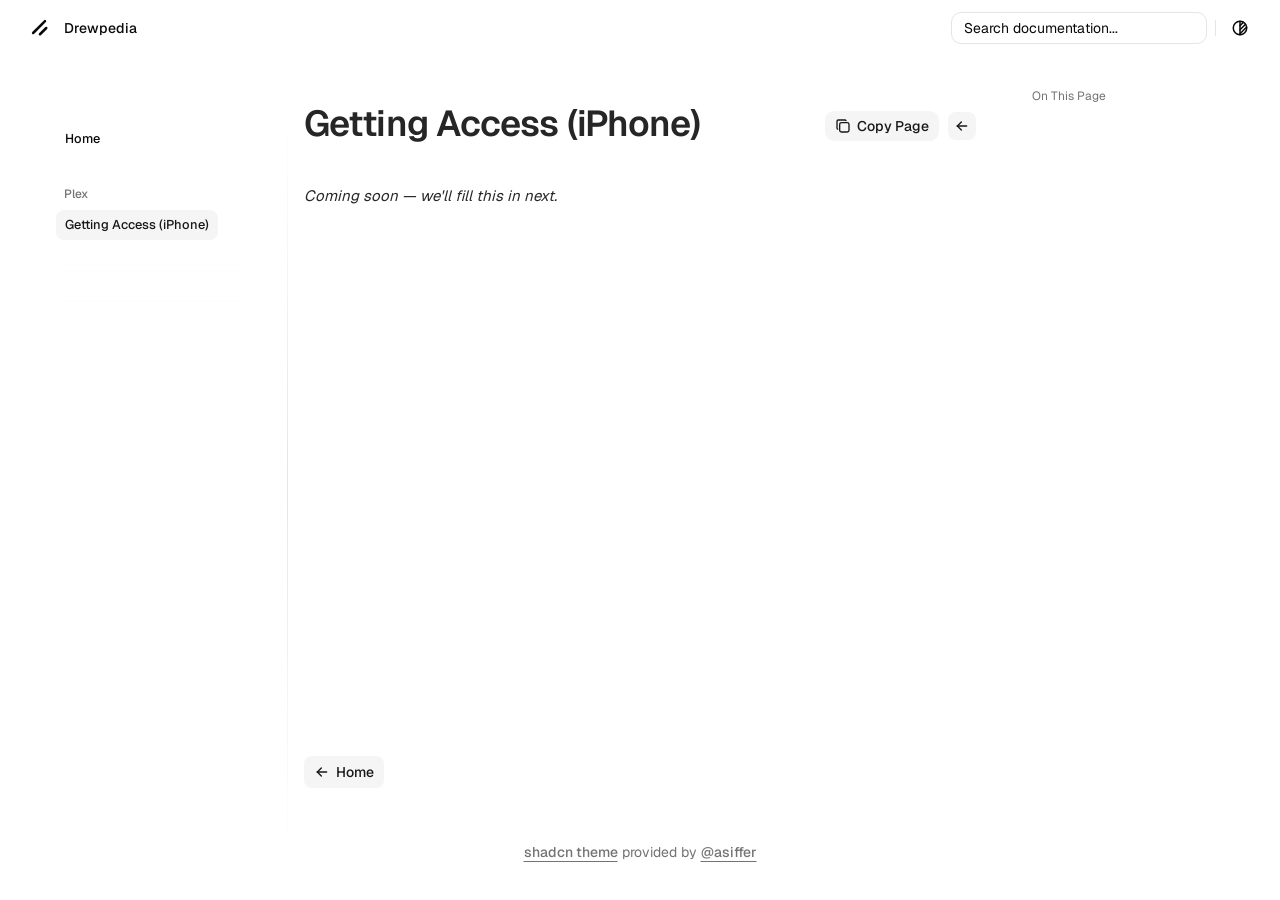
==== plex/iphone-setup/index.html @ e7c117e5 "Deployed d7cda76 with MkDocs version: 1.6.1" ====
<!DOCTYPE html>

<html lang="en">

<head>
    <script>
        /* const base_url = "https://wiki.drewpedia.org/"; */
        const base_url = (new URL("../..", window.location)).href.replace(/\/+$/, ""); /* for search plugin notably */
        /* const root_relative_url = "../.."; */
    </script>
    <script integrity="sha384-m6cZ+Whl1ci89lidlu8DH4C+sZLNOYBvImtjUIhUK+iaNffXhqtbYgBVuuPfRsa0" src="../../js/dark.js"></script>


    <meta charset="utf-8" />
    <meta content="width=device-width, initial-scale=1" name="viewport" />

    
    


<title>Getting Access (iPhone)</title>









<link rel="canonical" href="https://wiki.drewpedia.org/plex/iphone-setup/">


<!-- Open Graph (Facebook, LinkedIn) -->

<meta property="og:title" content="Getting Access (iPhone)">





<meta property="og:url" content="https://wiki.drewpedia.org/plex/iphone-setup/">






<!-- Twitter Card -->

<meta name="twitter:title" content="Getting Access (iPhone)">






<!-- JSON-LD Structured Data -->



    
    <link href="../../img/favicon.ico" rel="icon" />

    <link href="../../css/base.css" rel="stylesheet" />
    <link href="../../css/geist.css" rel="stylesheet" />

    

    <style>
        :root {
            --theme-accent: oklch(62.3% 0.214 259.815);
        }
    </style>

    

    <script integrity="sha384-V2jkXRy811qODUbfkLlkVJYBbf4h6XHAEjcU6ReASBPrJvTrlYh4GrI4t6GCju6n"
        src="../../js/callbacks.js"></script>

    

    

    

    
    <script>
    document.addEventListener("DOMContentLoaded", function () {
        document.querySelectorAll("a.headerlink").forEach(function (link) {
            link.addEventListener("click", function (e) {
                e.preventDefault();

                // Build the full URL with the anchor fragment
                const url = window.location.origin + window.location.pathname + this.getAttribute("href");

                navigator.clipboard.writeText(url).then(function () {
                    // Optional: brief visual feedback
                });
            });
        });
    });
</script>
    

    
    
</head>

<body
    class="text-foreground group/body overscroll-none font-sans antialiased [--footer-height:calc(var(--spacing)*14)] [--header-height:calc(var(--spacing)*14)] xl:[--footer-height:calc(var(--spacing)*24)] theme-default">
    <div class="bg-background relative z-10 flex min-h-svh flex-col" id="inner-body">
        <header class="bg-background sticky top-0 z-50 w-full" view-transition-name="header">
    <div class="container-wrapper 3xl:fixed:px-0 px-6">
        <div class="3xl:fixed:container flex h-(--header-height) items-center gap-2 **:data-[slot=separator]:!h-4">
            <button id="menu-button" data-slot="popover-trigger" onclick="onMobileMenuButtonClick(event)"
                class="group whitespace-nowrap rounded-md text-sm font-medium transition-all disabled:pointer-events-none disabled:opacity-50 [&amp;_svg]:pointer-events-none [&amp;_svg:not([class*='size-'])]:size-4 shrink-0 [&amp;_svg]:shrink-0 outline-none focus-visible:border-ring focus-visible:ring-ring/50 aria-invalid:ring-destructive/20 dark:aria-invalid:ring-destructive/40 aria-invalid:border-destructive hover:text-accent-foreground px-4 py-2 has-[&gt;svg]:px-3 extend-touch-target h-8 touch-manipulation items-center justify-start gap-2.5 !p-0 hover:bg-transparent focus-visible:bg-transparent focus-visible:ring-0 active:bg-transparent dark:hover:bg-transparent flex lg:hidden"
                type="button" aria-haspopup="dialog" aria-expanded="false" aria-controls="radix-«Rmplb»"
                data-state="closed">
                <div class="relative flex h-8 w-4 items-center justify-center">
                    <div class="relative size-4">
                        <!-- 16px x 16px -->
                        <svg xmlns="http://www.w3.org/2000/svg" viewBox="0 0 16 16" fill="none" stroke="currentColor"
                            stroke-width="2" stroke-linecap="round" stroke-linejoin="round">
                            <line x1="0" x2="16" y1="5" y2="5"
                                class="group-data-[state=open]:translate-y-[2.25px] group-data-[state=open]:-translate-x-[2.25px] group-data-[state=open]:rotate-45 transition-all duration-300 origin-center" />
                            <line x1="0" x2="16" y1="11" y2="11"
                                class="group-data-[state=open]:-translate-y-[2.25px] group-data-[state=open]:-translate-x-[2.25px] group-data-[state=open]:-rotate-45 transition-all duration-300 origin-center" />
                        </svg>
                    </div>

                    <span class="sr-only">Toggle Menu</span>
                </div>
                <span class="flex h-8 items-center text-lg leading-none font-medium">Menu</span>
            </button>
            <a data-slot="button"
                class="items-center justify-center gap-2 whitespace-nowrap rounded-md text-sm font-medium transition-all disabled:pointer-events-none disabled:opacity-50 [&_svg]:pointer-events-none [&_svg:not([class*='size-'])]:size-5 shrink-0 [&_svg]:shrink-0 outline-none focus-visible:border-ring focus-visible:ring-ring/50 focus-visible:ring-[3px] aria-invalid:ring-destructive/20 dark:aria-invalid:ring-destructive/40 aria-invalid:border-destructive hover:bg-accent hover:text-accent-foreground dark:hover:bg-accent/50 hidden h-8 lg:flex"
                href="https://wiki.drewpedia.org/">
                <span class="size-8 flex flex-row justify-center items-center">
                    

<svg xmlns="http://www.w3.org/2000/svg" viewBox="0 0 256 256"
    class="size-5">
    <rect width="256" height="256" fill="none"></rect>
    <line x1="208" y1="128" x2="128" y2="208" fill="none" stroke="currentColor" stroke-linecap="round"
        stroke-linejoin="round" stroke-width="32"></line>
    <line x1="192" y1="40" x2="40" y2="192" fill="none" stroke="currentColor" stroke-linecap="round"
        stroke-linejoin="round" stroke-width="32"></line>
</svg>


                </span>

                
                <h1 class="pr-2">Drewpedia</h1>
                
            </a>
            
            <div class="ml-auto flex items-center gap-2 md:flex-1 md:justify-end">
                <div class="hidden w-full flex-1 md:flex md:w-auto md:flex-none">
                    <div class="hidden w-full flex-1 md:flex md:w-auto md:flex-none">
    <button onclick="onSearchBarClick(event)" data-slot="dialog-trigger" data-variant="outline" data-size="default"
        class="inline-flex shrink-0 items-center gap-2 text-sm whitespace-nowrap transition-all outline-none focus-visible:border-ring focus-visible:ring-[3px] focus-visible:ring-ring/50 disabled:pointer-events-none disabled:opacity-50 aria-invalid:border-destructive aria-invalid:ring-destructive/20 dark:aria-invalid:ring-destructive/40 [&amp;_svg]:pointer-events-none [&amp;_svg]:shrink-0 [&amp;_svg:not([class*='size-'])]:size-4 border bg-background hover:text-accent-foreground dark:border-input dark:hover:bg-input/50 px-4 py-2 has-[&gt;svg]:px-3 relative h-8 w-full justify-start rounded-lg pl-3 font-normal text-foreground shadow-none hover:bg-muted/50 sm:pr-12 md:w-48 lg:w-56 xl:w-64 dark:bg-card"
        type="button" aria-haspopup="dialog" aria-expanded="false" aria-controls="radix-_r_1_" data-state="closed">
        <span class="hidden lg:inline-flex">Search documentation...</span>
        <span class="inline-flex lg:hidden">Search...</span>
    </button>
</div>
<dialog id="search-dialog" onclick="onSearchDialogClick(event)"
    class="fixed top-1/2 left-1/2 -translate-x-1/2 -translate-y-1/2 bg-background rounded-lg shadow-lg border overflow-hidden p-0">
    <div class="w-lg gap-4">
        <div class="flex h-full w-full flex-col overflow-hidden rounded-md bg-popover text-popover-foreground">
            <div data-slot="command-input-wrapper" class="flex h-9 items-center gap-2 border-b px-3"><svg
                    xmlns="http://www.w3.org/2000/svg" width="24" height="24" viewBox="0 0 24 24" fill="none"
                    stroke="currentColor" stroke-width="2" stroke-linecap="round" stroke-linejoin="round"
                    class="lucide lucide-search size-4 shrink-0 opacity-50">
                    <circle cx="11" cy="11" r="8"></circle>
                    <path d="m21 21-4.3-4.3"></path>
                </svg>
                <input data-slot="command-input"
                    class="placeholder:text-muted-foreground flex h-10 w-full rounded-md bg-transparent py-3 text-sm outline-hidden disabled:cursor-not-allowed disabled:opacity-50"
                    placeholder="Search documentation..." cmdk-input="" autocomplete="off" autocorrect="off"
                    spellcheck="false" aria-autocomplete="list" role="combobox" aria-expanded="true"
                    aria-controls="radix-«r1t6»" aria-labelledby="radix-«r1t7»" id="radix-«r1t8»" type="text" value=""
                    aria-activedescendant="radix-«r1th»" oninput="onInputHandler(event)">
            </div>
        </div>
        <div id="mkdocs-search-results">
            <!-- search results go there -->
        </div>
    </div>
</dialog>
<script>
    document.removeEventListener("keydown", searchShortcutHandler);
    document.addEventListener("keydown", searchShortcutHandler);
</script>
                </div>
                
                <div data-orientation="vertical" role="none" data-slot="separator"
                    class="bg-border shrink-0 data-[orientation=horizontal]:h-px data-[orientation=horizontal]:w-full data-[orientation=vertical]:h-full data-[orientation=vertical]:w-px 3xl:flex hidden">
                </div>
                
                <button data-slot="button"
                    class="items-center justify-center gap-2 whitespace-nowrap rounded-md text-sm font-medium transition-all disabled:pointer-events-none disabled:opacity-50 [&amp;_svg]:pointer-events-none [&amp;_svg:not([class*='size-'])]:size-4 shrink-0 [&amp;_svg]:shrink-0 outline-none focus-visible:border-ring focus-visible:ring-ring/50 focus-visible:ring-[3px] aria-invalid:ring-destructive/20 dark:aria-invalid:ring-destructive/40 aria-invalid:border-destructive hover:bg-accent hover:text-accent-foreground dark:hover:bg-accent/50 size-8 3xl:flex hidden"
                    title="Toggle layout" onclick="toggleLayout(event)">
                    <span class="sr-only">Toggle layout</span>
                    <svg xmlns="http://www.w3.org/2000/svg" width="24" height="24" viewBox="0 0 24 24" fill="none"
                        stroke="currentColor" stroke-width="2" stroke-linecap="round" stroke-linejoin="round"
                        class="lucide lucide-gallery-horizontal">
                        <path d="M2 3v18"></path>
                        <rect width="12" height="18" x="6" y="3" rx="2"></rect>
                        <path d="M22 3v18"></path>
                    </svg>
                </button>
                <div data-orientation="vertical" role="none" data-slot="separator"
                    class="bg-border shrink-0 data-[orientation=horizontal]:h-px data-[orientation=horizontal]:w-full data-[orientation=vertical]:h-full data-[orientation=vertical]:w-px">
                </div>
                <button data-slot="button"
                    class="inline-flex items-center justify-center gap-2 whitespace-nowrap rounded-md text-sm font-medium transition-all disabled:pointer-events-none disabled:opacity-50 [&amp;_svg]:pointer-events-none [&amp;_svg:not([class*='size-'])]:size-4 shrink-0 [&amp;_svg]:shrink-0 outline-none focus-visible:border-ring focus-visible:ring-ring/50 focus-visible:ring-[3px] aria-invalid:ring-destructive/20 dark:aria-invalid:ring-destructive/40 aria-invalid:border-destructive hover:bg-accent hover:text-accent-foreground dark:hover:bg-accent/50 group/toggle extend-touch-target size-8"
                    title="Toggle theme" onclick="onThemeSwitch(event)">
                    <svg xmlns="http://www.w3.org/2000/svg" width="24" height="24" viewBox="0 0 24 24" fill="none"
                        stroke="currentColor" stroke-width="2" stroke-linecap="round" stroke-linejoin="round"
                        class="size-4.5">
                        <path stroke="none" d="M0 0h24v24H0z" fill="none"></path>
                        <path d="M12 12m-9 0a9 9 0 1 0 18 0a9 9 0 1 0 -18 0"></path>
                        <path d="M12 3l0 18"></path>
                        <path d="M12 9l4.65 -4.65"></path>
                        <path d="M12 14.3l7.37 -7.37"></path>
                        <path d="M12 19.6l8.85 -8.85"></path>
                    </svg>
                    <span class="sr-only">Toggle theme</span>
                </button>
            </div>
        </div>
    </div>
</header>
        <main class="flex flex-1 flex-col">
            <div class="container-wrapper flex flex-1 flex-col px-2">
                <div class="group/sidebar-wrapper has-data-[variant=inset]:bg-sidebar flex w-full 3xl:fixed:container 3xl:fixed:px-3 min-h-min flex-1 items-start px-0 [--sidebar-width:220px] [--top-spacing:0] lg:grid lg:grid-cols-[var(--sidebar-width)_minmax(0,1fr)] lg:[--sidebar-width:240px] lg:[--top-spacing:calc(var(--spacing)*4)]"
                    data-slot="sidebar-wrapper"
                    style="--sidebar-width:calc(var(--spacing) * 72);--sidebar-width-icon:3rem;">
                    <div class="w-(--sidebar-width) flex-col text-sidebar-foreground sticky top-[calc(var(--header-height)+0.6rem)] z-30 hidden h-[calc(100svh-10rem)] overscroll-none bg-transparent [--sidebar-menu-width:--spacing(56)] lg:flex"
                        data-slot="sidebar">
                        <div class="h-9"></div>
                        <div
                            class="absolute top-8 z-10 h-8 w-(--sidebar-menu-width) shrink-0 bg-gradient-to-b from-background via-background/80 to-background/50 blur-xs">
                        </div>
                        <div
                            class="absolute top-12 right-2 bottom-0 hidden h-full w-px bg-gradient-to-b from-transparent via-border to-transparent lg:flex">
                        </div>
                        <div class="flex min-h-0 flex-1 flex-col gap-2 overflow-auto group-data-[collapsible=icon]:overflow-hidden mx-auto no-scrollbar w-(--sidebar-menu-width) overflow-x-hidden px-2"
                            data-sidebar="content" data-slot="sidebar-content" view-transition-name="sidebar">
                            











<div data-slot="sidebar-group" data-sidebar="group" class="relative flex w-full min-w-0 flex-col p-2 pt-6">
    <div data-slot="sidebar-group-content" data-sidebar="group-content" class="w-full text-sm">
        <ul data-slot="sidebar-menu" data-sidebar="menu" class="flex w-full min-w-0 flex-col gap-0.5">
            
            
            
            <li data-slot="sidebar-menu-item" data-sidebar="menu-item" class="group/menu-item relative">
    <a data-slot="sidebar-menu-button" data-active="false" data-sidebar="menu-button"
        data-size="default" href="../.."
        class="peer/menu-button flex items-center gap-2 rounded-md p-2 text-left ring-sidebar-ring outline-hidden transition-[width,height,padding] group-has-data-[sidebar=menu-action]/menu-item:pr-8 group-data-[collapsible=icon]:size-8! group-data-[collapsible=icon]:p-2! focus-visible:ring-2 active:bg-sidebar-accent active:text-sidebar-accent-foreground disabled:pointer-events-none disabled:opacity-50 aria-disabled:pointer-events-none aria-disabled:opacity-50 data-[active=true]:font-medium data-[active=true]:text-sidebar-accent-foreground data-[state=open]:hover:bg-sidebar-accent data-[state=open]:hover:text-sidebar-accent-foreground [&>span:last-child]:truncate [&>svg]:size-4 [&>svg]:shrink-0 hover:bg-sidebar-accent hover:text-sidebar-accent-foreground relative h-[30px] w-fit overflow-visible border border-transparent text-[0.8rem] font-medium after:absolute after:inset-x-0 after:-inset-y-1 after:z-0 after:rounded-md data-[active=true]:border-accent data-[active=true]:bg-accent 3xl:fixed:w-full 3xl:fixed:max-w-48">

        
        Home
        

        

        

        
    </a>
</li>
            
            
        </ul>
    </div>
</div>




<div data-slot="sidebar-group" data-sidebar="group" class="relative flex w-full min-w-0 flex-col p-2">
    <div data-slot="sidebar-group-label" data-sidebar="group-label"
        class="flex h-8 shrink-0 items-center rounded-md px-2 text-xs ring-sidebar-ring outline-hidden transition-[margin,opacity] duration-200 ease-linear focus-visible:ring-2 [&>svg]:size-4 [&>svg]:shrink-0 group-data-[collapsible=icon]:-mt-8 group-data-[collapsible=icon]:opacity-0 font-medium text-muted-foreground">
        Plex</div>
    <div data-slot="sidebar-group-content" data-sidebar="group-content" class="w-full text-sm">
        <ul data-slot="sidebar-menu" data-sidebar="menu" class="flex w-full min-w-0 flex-col gap-0.5">
            
            
            <li data-slot="sidebar-menu-item" data-sidebar="menu-item" class="group/menu-item relative">
    <a data-slot="sidebar-menu-button" data-active="true" data-sidebar="menu-button"
        data-size="default" href="./"
        class="peer/menu-button flex items-center gap-2 rounded-md p-2 text-left ring-sidebar-ring outline-hidden transition-[width,height,padding] group-has-data-[sidebar=menu-action]/menu-item:pr-8 group-data-[collapsible=icon]:size-8! group-data-[collapsible=icon]:p-2! focus-visible:ring-2 active:bg-sidebar-accent active:text-sidebar-accent-foreground disabled:pointer-events-none disabled:opacity-50 aria-disabled:pointer-events-none aria-disabled:opacity-50 data-[active=true]:font-medium data-[active=true]:text-sidebar-accent-foreground data-[state=open]:hover:bg-sidebar-accent data-[state=open]:hover:text-sidebar-accent-foreground [&>span:last-child]:truncate [&>svg]:size-4 [&>svg]:shrink-0 hover:bg-sidebar-accent hover:text-sidebar-accent-foreground relative h-[30px] w-fit overflow-visible border border-transparent text-[0.8rem] font-medium after:absolute after:inset-x-0 after:-inset-y-1 after:z-0 after:rounded-md data-[active=true]:border-accent data-[active=true]:bg-accent 3xl:fixed:w-full 3xl:fixed:max-w-48">

        
        Getting Access (iPhone)
        

        

        

        
    </a>
</li>
            
            
        </ul>
    </div>
</div>





<div
    class="sticky -bottom-1 z-10 h-16 shrink-0 bg-gradient-to-t from-background via-background/80 to-background/50 blur-xs">
</div>

                        </div>
                    </div>
                    <div class="h-full w-full">
                        <div class="flex items-stretch text-[1.05rem] sm:text-[15px] xl:w-full" data-slot="docs">

                            <div class="flex min-w-0 flex-1 flex-col">
                                <div class="h-(--top-spacing) shrink-0"></div>
                                
                                
                                <article class="w-full" view-transition-name="page">
  <div class="flex flex-col gap-2">
    <div class="flex flex-col gap-2">
      <div id="page-header" class="flex items-start justify-between">
        <h1 class="scroll-m-20 text-4xl font-semibold tracking-tight sm:text-3xl xl:text-4xl">
          Getting Access (iPhone)
        </h1>

        <div class="flex items-center gap-2 pt-1.5">
          
          <button
    onclick="fetch(`../..`).then((r) => r.text()).then((text) => navigator.clipboard.write([new ClipboardItem({ 'text/plain': text })]))"
    data-slot="button" class="secondary cursor-pointer">
    <svg xmlns="http://www.w3.org/2000/svg" width="24" height="24" viewBox="0 0 24 24" fill="none" stroke="currentColor"
        stroke-width="2" stroke-linecap="round" stroke-linejoin="round" class="tabler-icon tabler-icon-copy ">
        <path
            d="M7 7m0 2.667a2.667 2.667 0 0 1 2.667 -2.667h8.666a2.667 2.667 0 0 1 2.667 2.667v8.666a2.667 2.667 0 0 1 -2.667 2.667h-8.666a2.667 2.667 0 0 1 -2.667 -2.667z">
        </path>
        <path d="M4.012 16.737a2.005 2.005 0 0 1 -1.012 -1.737v-10c0 -1.1 .9 -2 2 -2h10c.75 0 1.158 .385 1.5 1"></path>
    </svg>
    <span class="max-md:hidden">Copy Page</span>
</button>
          
          
          <a data-slot="button" id="previous-button"
            class="inline-flex items-center justify-center gap-2 whitespace-nowrap rounded-md text-sm font-medium transition-all disabled:pointer-events-none disabled:opacity-50 [&amp;_svg]:pointer-events-none [&amp;_svg:not([class*='size-'])]:size-4 shrink-0 [&amp;_svg]:shrink-0 outline-none focus-visible:border-ring focus-visible:ring-ring/50 focus-visible:ring-[3px] aria-invalid:ring-destructive/20 dark:aria-invalid:ring-destructive/40 aria-invalid:border-destructive bg-secondary text-secondary-foreground hover:bg-secondary/80 extend-touch-target size-8 shadow-none md:size-7"
            href="../..">
            <svg xmlns="http://www.w3.org/2000/svg" width="24" height="24" viewBox="0 0 24 24" fill="none"
              stroke="currentColor" stroke-width="2" stroke-linecap="round" stroke-linejoin="round"
              class="tabler-icon tabler-icon-arrow-left">
              <path d="M5 12l14 0"></path>
              <path d="M5 12l6 6"></path>
              <path d="M5 12l6 -6"></path>
            </svg>
            <span class="sr-only">Previous</span>
          </a>
          
          
        </div>
      </div>
      
    </div>
    <div class="flex justify-end items-center">
      
      
    </div>
  </div>
  <div class="typography w-full flex-1 *:data-[slot=alert]:first:mt-0">
    <p><em>Coming soon — we'll fill this in next.</em></p>
  </div>
  
  <script>
    document.querySelectorAll('article h2, article h3').forEach((header) => {
      toc.observer.observe(header);
    });
  </script>
</article>
                                <div class="mx-auto flex flex-wrap h-16 w-full max-w-2xl items-center gap-2 px-4 md:px-0">
    
    <a data-slot="button"
        class="inline-flex items-center justify-center whitespace-nowrap text-sm font-medium transition-all disabled:pointer-events-none disabled:opacity-50 [&amp;_svg]:pointer-events-none [&amp;_svg:not([class*='size-'])]:size-4 shrink-0 [&amp;_svg]:shrink-0 outline-none focus-visible:border-ring focus-visible:ring-ring/50 focus-visible:ring-[3px] aria-invalid:ring-destructive/20 dark:aria-invalid:ring-destructive/40 aria-invalid:border-destructive bg-secondary text-secondary-foreground hover:bg-secondary/80 h-8 rounded-md gap-1.5 px-3 has-[&gt;svg]:px-2.5 shadow-none"
        href="../..">
        <svg xmlns="http://www.w3.org/2000/svg" width="24" height="24" viewBox="0 0 24 24" fill="none"
            stroke="currentColor" stroke-width="2" stroke-linecap="round" stroke-linejoin="round"
            class="tabler-icon tabler-icon-arrow-left ">
            <path d="M5 12l14 0"></path>
            <path d="M5 12l6 6"></path>
            <path d="M5 12l6 -6"></path>
        </svg>
        <span class="max-[500px]:hidden">Home</span>
    </a>
    
    
</div>
                                
                                
                            </div>
                            
                            <dialog id="bottom-sidebar" onclick="onBottomSidebarDialogClick(event)" class="bg-transparent"
    style="position: fixed; left: 0px; top: 0px; transform: translate(0px, 58px); min-width: max-content; --radix-popper-transform-origin: 0% 0px; will-change: transform; z-index: 50; --radix-popper-available-width: 504px; --radix-popper-available-height: 857px; --radix-popper-anchor-width: 72.94999694824219px; --radix-popper-anchor-height: 32px;">
    <div data-side="bottom" data-align="start" data-state="open" role="dialog" data-slot="popover-content"
        class="text-popover-foreground data-[state=open]:animate-in data-[state=closed]:animate-out data-[state=closed]:fade-out-0 data-[state=open]:fade-in-0 data-[state=closed]:zoom-out-95 data-[state=open]:zoom-in-95 data-[side=bottom]:slide-in-from-top-2 data-[side=left]:slide-in-from-right-2 data-[side=right]:slide-in-from-left-2 data-[side=top]:slide-in-from-bottom-2 z-50 origin-(--radix-popover-content-transform-origin) border outline-hidden bg-background/90 no-scrollbar h-(--radix-popper-available-height) w-(--radix-popper-available-width) overflow-y-auto rounded-none border-none p-0 shadow-none backdrop-blur duration-100"
        style="--radix-popover-content-transform-origin: var(--radix-popper-transform-origin); --radix-popover-content-available-width: var(--radix-popper-available-width); --radix-popover-content-available-height: var(--radix-popper-available-height); --radix-popover-trigger-width: var(--radix-popper-anchor-width); --radix-popover-trigger-height: var(--radix-popper-anchor-height);"
        tabindex="-1">
        <div class="flex flex-col gap-12 overflow-auto px-6 py-6">
            
            
            

            
            <div class="flex flex-col gap-4">
                <div class="text-muted-foreground text-sm font-medium">Menu</div>
                <div class="flex flex-col gap-3">
                    
                    <a class="text-2xl font-medium" href="../..">
                        
                        Home
                        
                    </a>
                    
                </div>
            </div>
            

            
            <div class="flex flex-col gap-8">
                
                <div class="flex flex-col gap-4">
                    <div class="text-muted-foreground text-sm font-medium">Plex</div>
                    
                    <div class="flex flex-col gap-3">
                        
                        <a class="text-2xl font-medium" href="./">
                            
                            Getting Access (iPhone)
                            
                        </a>
                        
                    </div>
                    
                </div>
                
            </div>
            
            

        </div>
    </div>
</dialog>
                            <div
                                class="sticky top-[calc(var(--header-height)+1px)] ml-auto hidden h-[calc(100svh-var(--header-height)-var(--footer-height))] w-72 flex-col gap-4 overflow-hidden overscroll-none pb-8 xl:flex">
                                <div class="h-(--top-spacing) shrink-0"></div>
                                
                                
                                <div id="toc" view-transition-name="toc" class="no-scrollbar overflow-y-auto px-8">
    <div class="flex flex-col gap-2 p-4 pt-0 text-sm">
        <p class="text-muted-foreground bg-background sticky top-0 h-6 text-xs">On This Page</p>
        

    </div>
    <div class="h-12"></div>

</div>
                                
                                
                            </div>

                        </div>
                    </div>
                </div>
            </div>
        </main>
        <footer view-transition-name="footer"
    class="group-has-[.section-soft]/body:bg-surface/40 3xl:fixed:bg-transparent dark:bg-transparent">
    <div class="container-wrapper px-4 xl:px-6">
        <div class="flex h-(--footer-height) items-center justify-between">
            <div class="text-muted-foreground w-full text-center text-xs leading-loose sm:text-sm">
                
                <a href="https://github.com/asiffer/mkdocs-shadcn">shadcn theme</a> provided by
                <a href="https://github.com/asiffer">@asiffer</a>
            </div>
        </div>
    </div>
</footer>
    </div>
     

<script src="../../search/main.js"></script>


    

    <script integrity="sha384-JLNLRFGzvOp0up707XKgSnAjjt1w5BF/+lbeLQvlf6mNwf0m89IXFdpNAk4t6Hcs"
        src="../../js/copy-button.js"></script>
    <script integrity="sha384-JBx6cBEiyhK1KPwZgBHiI6GDaAmvlOxMQFyWAZTEpW5Ifo5XQ2LBcJ61GVOumwF1"
        src="../../js/sidebar.js"></script>
    <script integrity="sha384-fNURFMRt0p/HqXnQnV4+CT9dX1GiU5F0fC3pFbg7gfoANytoUMErSW7suWSBkSuF"
        src="../../js/slider.js"></script>
    <script>updatePygmentsStylesheet();</script>
    
    <script>fetchStargazers("None");</script>
    
    
    
    <script type="speculationrules">
{
  "prerender": [
    {
      "where": {
          "selector_matches": ["#next-button", "#previous-button"]
      }
    }
  ]
}
</script>
</body>

</html>
---- css/geist.css ----
@font-face {
  font-family: "Geist";
  src: url("../fonts/Geist.woff2") format("woff2");
  font-weight: 100 900;
  font-display: swap;
}

@font-face {
  font-family: "Geist Mono";
  src: url("../fonts/GeistMono.woff2") format("woff2");
  font-weight: 100 900;
  font-display: swap;
}

@font-face {
  font-family: "Inter";
  font-style: normal;
  src: url("../fonts/Inter.woff2") format("woff2");
  font-weight: 100 900;
  font-display: swap;
}

@font-face {
  font-family: "Inter";
  font-style: italic;
  src: url("../fonts/Inter-Italic.woff2") format("woff2");
  font-weight: 100 900;
  font-display: swap;
}
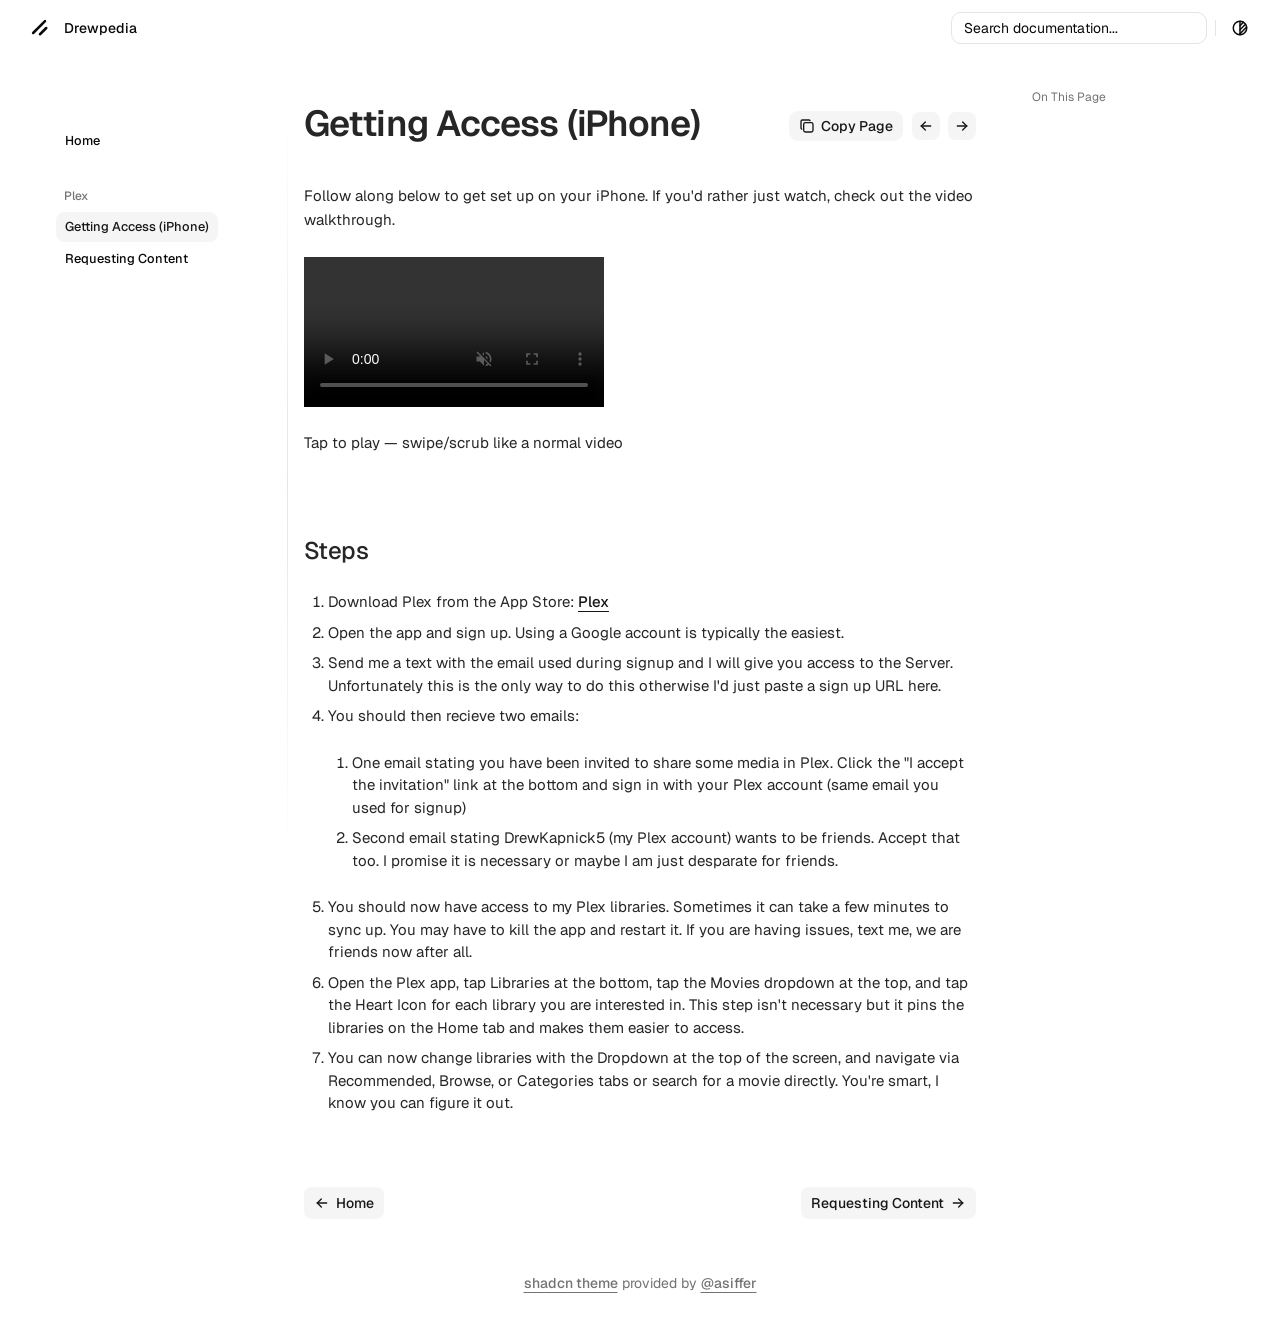
==== commit 9cfe4e0f: "Deployed 549788a with MkDocs version: 1.6.1" ====
--- a/plex/iphone-setup/index.html
+++ b/plex/iphone-setup/index.html
@@ -319,6 +319,25 @@
 </li>
             
             
+            
+            <li data-slot="sidebar-menu-item" data-sidebar="menu-item" class="group/menu-item relative">
+    <a data-slot="sidebar-menu-button" data-active="false" data-sidebar="menu-button"
+        data-size="default" href="../requesting-content/"
+        class="peer/menu-button flex items-center gap-2 rounded-md p-2 text-left ring-sidebar-ring outline-hidden transition-[width,height,padding] group-has-data-[sidebar=menu-action]/menu-item:pr-8 group-data-[collapsible=icon]:size-8! group-data-[collapsible=icon]:p-2! focus-visible:ring-2 active:bg-sidebar-accent active:text-sidebar-accent-foreground disabled:pointer-events-none disabled:opacity-50 aria-disabled:pointer-events-none aria-disabled:opacity-50 data-[active=true]:font-medium data-[active=true]:text-sidebar-accent-foreground data-[state=open]:hover:bg-sidebar-accent data-[state=open]:hover:text-sidebar-accent-foreground [&>span:last-child]:truncate [&>svg]:size-4 [&>svg]:shrink-0 hover:bg-sidebar-accent hover:text-sidebar-accent-foreground relative h-[30px] w-fit overflow-visible border border-transparent text-[0.8rem] font-medium after:absolute after:inset-x-0 after:-inset-y-1 after:z-0 after:rounded-md data-[active=true]:border-accent data-[active=true]:bg-accent 3xl:fixed:w-full 3xl:fixed:max-w-48">
+
+        
+        Requesting Content
+        
+
+        
+
+        
+
+        
+    </a>
+</li>
+            
+            
         </ul>
     </div>
 </div>
@@ -378,6 +397,19 @@
           </a>
           
           
+          <a data-slot="button" id="next-button"
+            class="inline-flex items-center justify-center gap-2 whitespace-nowrap rounded-md text-sm font-medium transition-all disabled:pointer-events-none disabled:opacity-50 [&amp;_svg]:pointer-events-none [&amp;_svg:not([class*='size-'])]:size-4 shrink-0 [&amp;_svg]:shrink-0 outline-none focus-visible:border-ring focus-visible:ring-ring/50 focus-visible:ring-[3px] aria-invalid:ring-destructive/20 dark:aria-invalid:ring-destructive/40 aria-invalid:border-destructive bg-secondary text-secondary-foreground hover:bg-secondary/80 extend-touch-target size-8 shadow-none md:size-7"
+            href="../requesting-content/">
+            <span class="sr-only">Next</span>
+            <svg xmlns="http://www.w3.org/2000/svg" width="24" height="24" viewBox="0 0 24 24" fill="none"
+              stroke="currentColor" stroke-width="2" stroke-linecap="round" stroke-linejoin="round"
+              class="tabler-icon tabler-icon-arrow-right">
+              <path d="M5 12l14 0"></path>
+              <path d="M13 18l6 -6"></path>
+              <path d="M13 6l6 6"></path>
+            </svg>
+          </a>
+          
         </div>
       </div>
       
@@ -388,7 +420,26 @@
     </div>
   </div>
   <div class="typography w-full flex-1 *:data-[slot=alert]:first:mt-0">
-    <p><em>Coming soon — we'll fill this in next.</em></p>
+    <p>Follow along below to get set up on your iPhone. If you'd rather just watch, check out the video walkthrough.</p>
+<div class="phone-mockup">
+  <video src="../assets/videos/plex-iphone-setup.mp4" controls playsinline muted></video>
+</div>
+<p class="phone-mockup-caption">Tap to play — swipe/scrub like a normal video</p>
+
+<h2 id="steps">Steps</h2>
+<ol>
+<li>Download Plex from the App Store: <a href="https://apps.apple.com/us/app/plex-find-movies-and-tv-shows/id383457673">Plex</a></li>
+<li>Open the app and sign up. Using a Google account is typically the easiest.</li>
+<li>Send me a text with the email used during signup and I will give you access to the Server. Unfortunately this is the only way to do this otherwise I'd just paste a sign up URL here.</li>
+<li>You should then recieve two emails:<ol>
+<li>One email stating you have been invited to share some media in Plex. Click the "I accept the invitation" link at the bottom and sign in with your Plex account (same email you used for signup)</li>
+<li>Second email stating DrewKapnick5 (my Plex account) wants to be friends. Accept that too. I promise it is necessary or maybe I am just desparate for friends.</li>
+</ol>
+</li>
+<li>You should now have access to my Plex libraries. Sometimes it can take a few minutes to sync up. You may have to kill the app and restart it. If you are having issues, text me, we are friends now after all.</li>
+<li>Open the Plex app, tap Libraries at the bottom, tap the Movies dropdown at the top, and tap the Heart Icon for each library you are interested in. This step isn't necessary but it pins the libraries on the Home tab and makes them easier to access.</li>
+<li>You can now change libraries with the Dropdown at the top of the screen, and navigate via Recommended, Browse, or Categories tabs or search for a movie directly. You're smart, I know you can figure it out.</li>
+</ol>
   </div>
   
   <script>
@@ -412,6 +463,19 @@
         <span class="max-[500px]:hidden">Home</span>
     </a>
     
+    
+    <a data-slot="button"
+        class="inline-flex items-center justify-center whitespace-nowrap text-sm font-medium transition-all disabled:pointer-events-none disabled:opacity-50 [&amp;_svg]:pointer-events-none [&amp;_svg:not([class*='size-'])]:size-4 shrink-0 [&amp;_svg]:shrink-0 outline-none focus-visible:border-ring focus-visible:ring-ring/50 focus-visible:ring-[3px] aria-invalid:ring-destructive/20 dark:aria-invalid:ring-destructive/40 aria-invalid:border-destructive bg-secondary text-secondary-foreground hover:bg-secondary/80 h-8 rounded-md gap-1.5 px-3 has-[&gt;svg]:px-2.5 ml-auto shadow-none"
+        href="../requesting-content/">
+        <span class="max-[500px]:hidden">Requesting Content</span>
+        <svg xmlns="http://www.w3.org/2000/svg" width="24" height="24" viewBox="0 0 24 24" fill="none"
+            stroke="currentColor" stroke-width="2" stroke-linecap="round" stroke-linejoin="round"
+            class="tabler-icon tabler-icon-arrow-right ">
+            <path d="M5 12l14 0"></path>
+            <path d="M13 18l6 -6"></path>
+            <path d="M13 6l6 6"></path>
+        </svg>
+    </a>
     
 </div>
                                 
@@ -458,6 +522,12 @@
                             
                         </a>
                         
+                        <a class="text-2xl font-medium" href="../requesting-content/">
+                            
+                            Requesting Content
+                            
+                        </a>
+                        
                     </div>
                     
                 </div>
@@ -477,6 +547,12 @@
                                 <div id="toc" view-transition-name="toc" class="no-scrollbar overflow-y-auto px-8">
     <div class="flex flex-col gap-2 p-4 pt-0 text-sm">
         <p class="text-muted-foreground bg-background sticky top-0 h-6 text-xs">On This Page</p>
+        
+        
+        
+        
+        
+        
         
 
     </div>
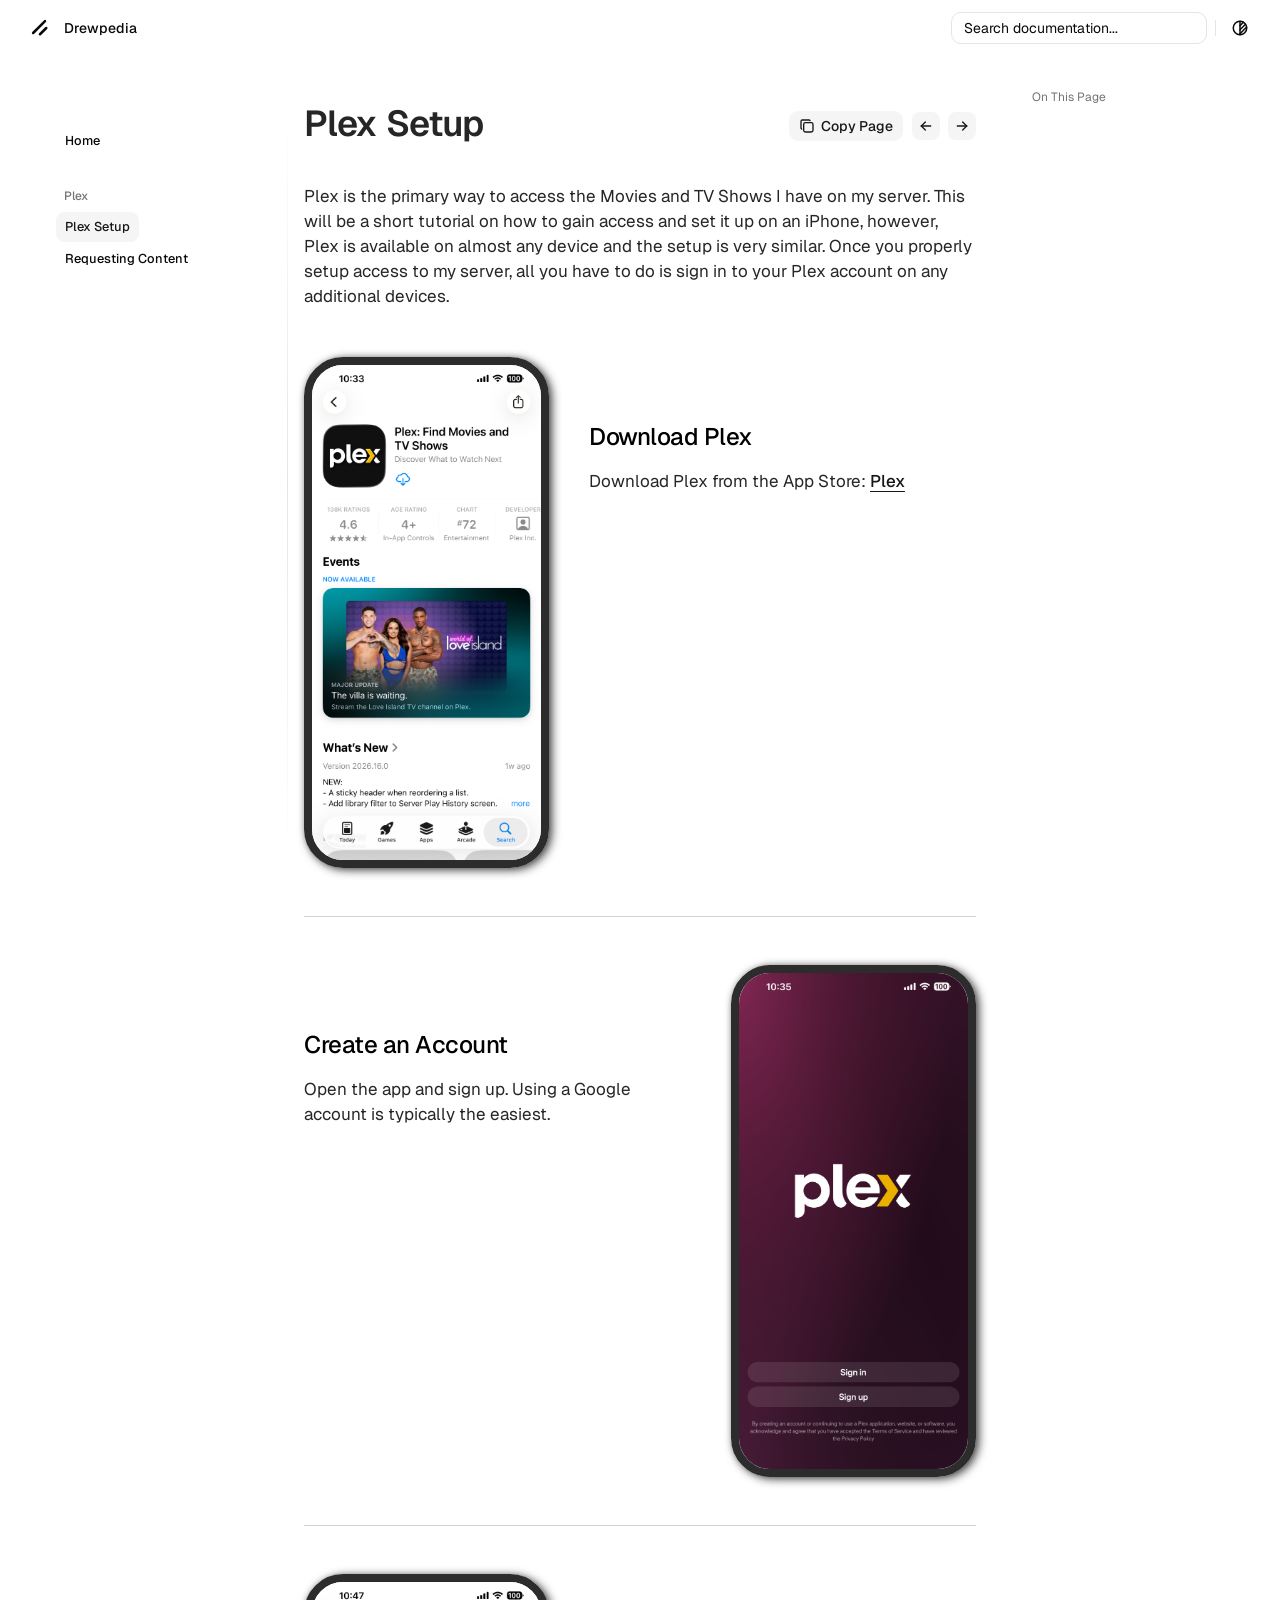
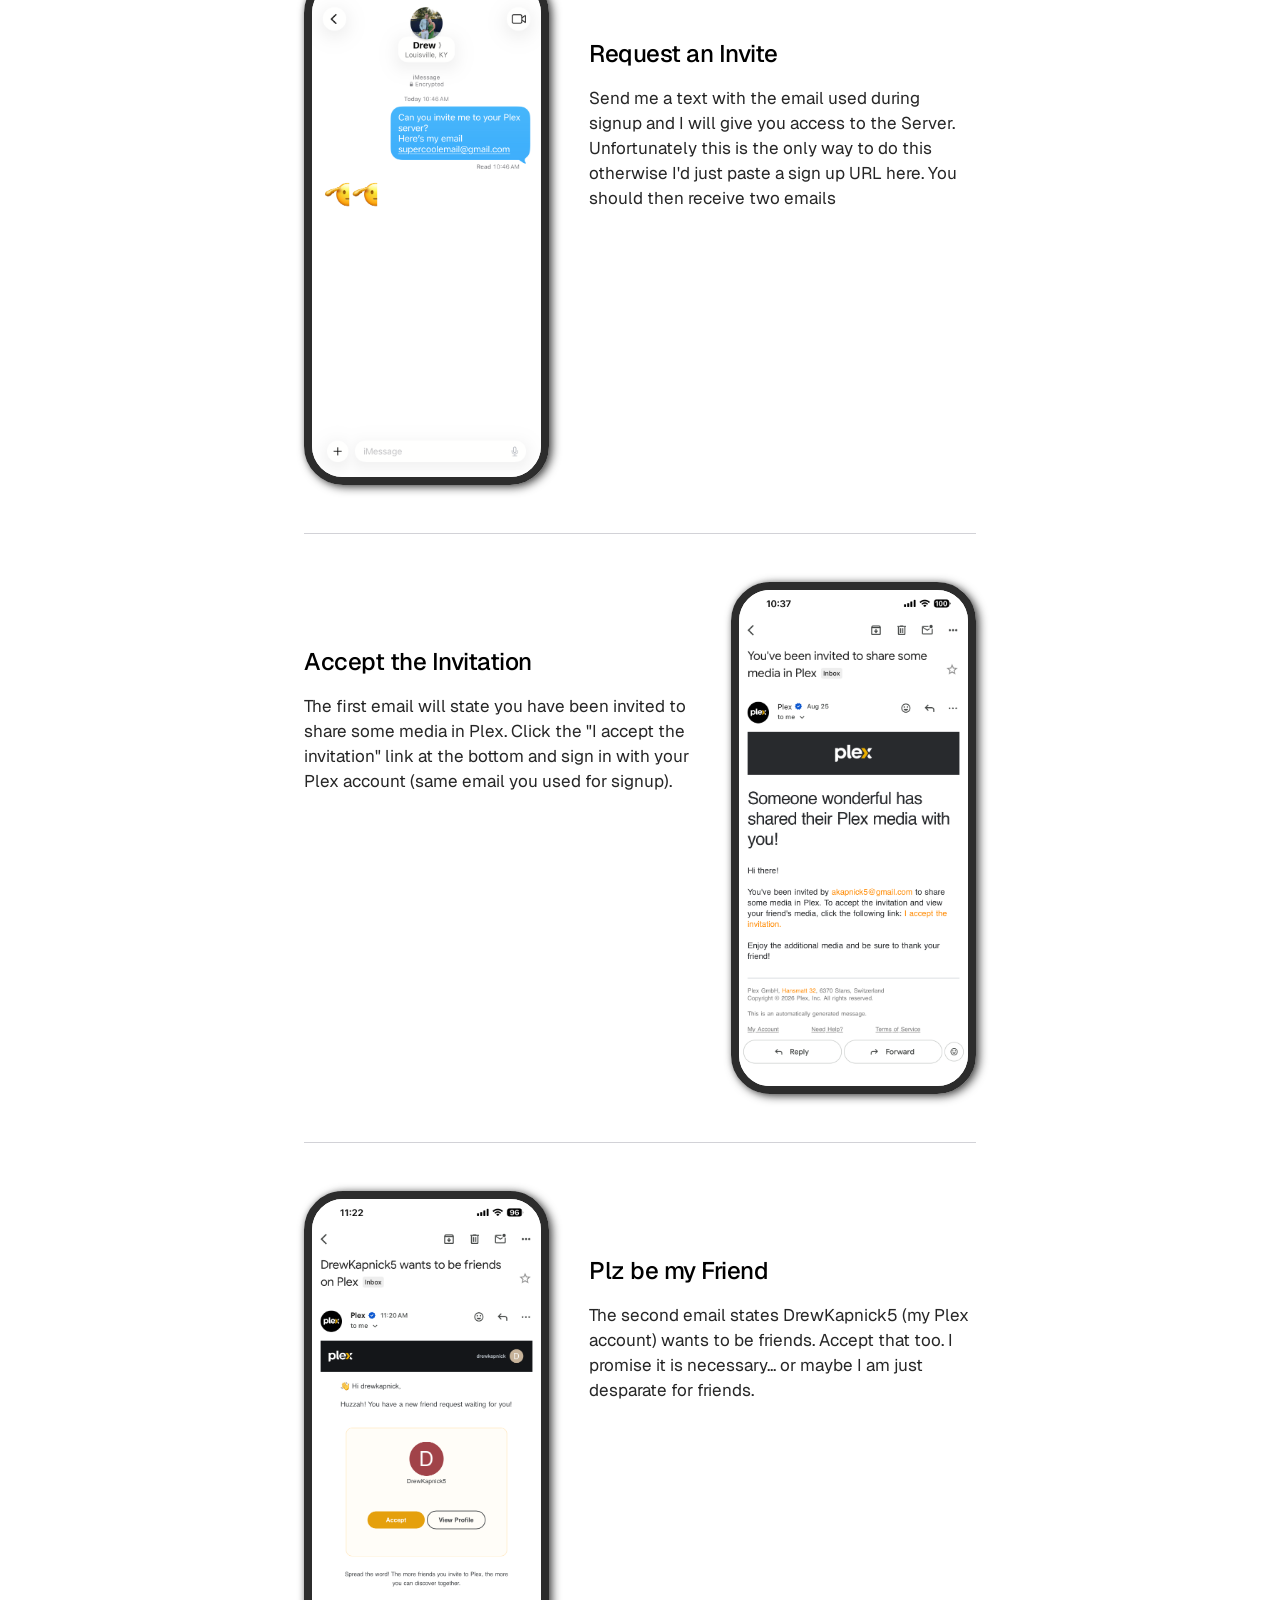
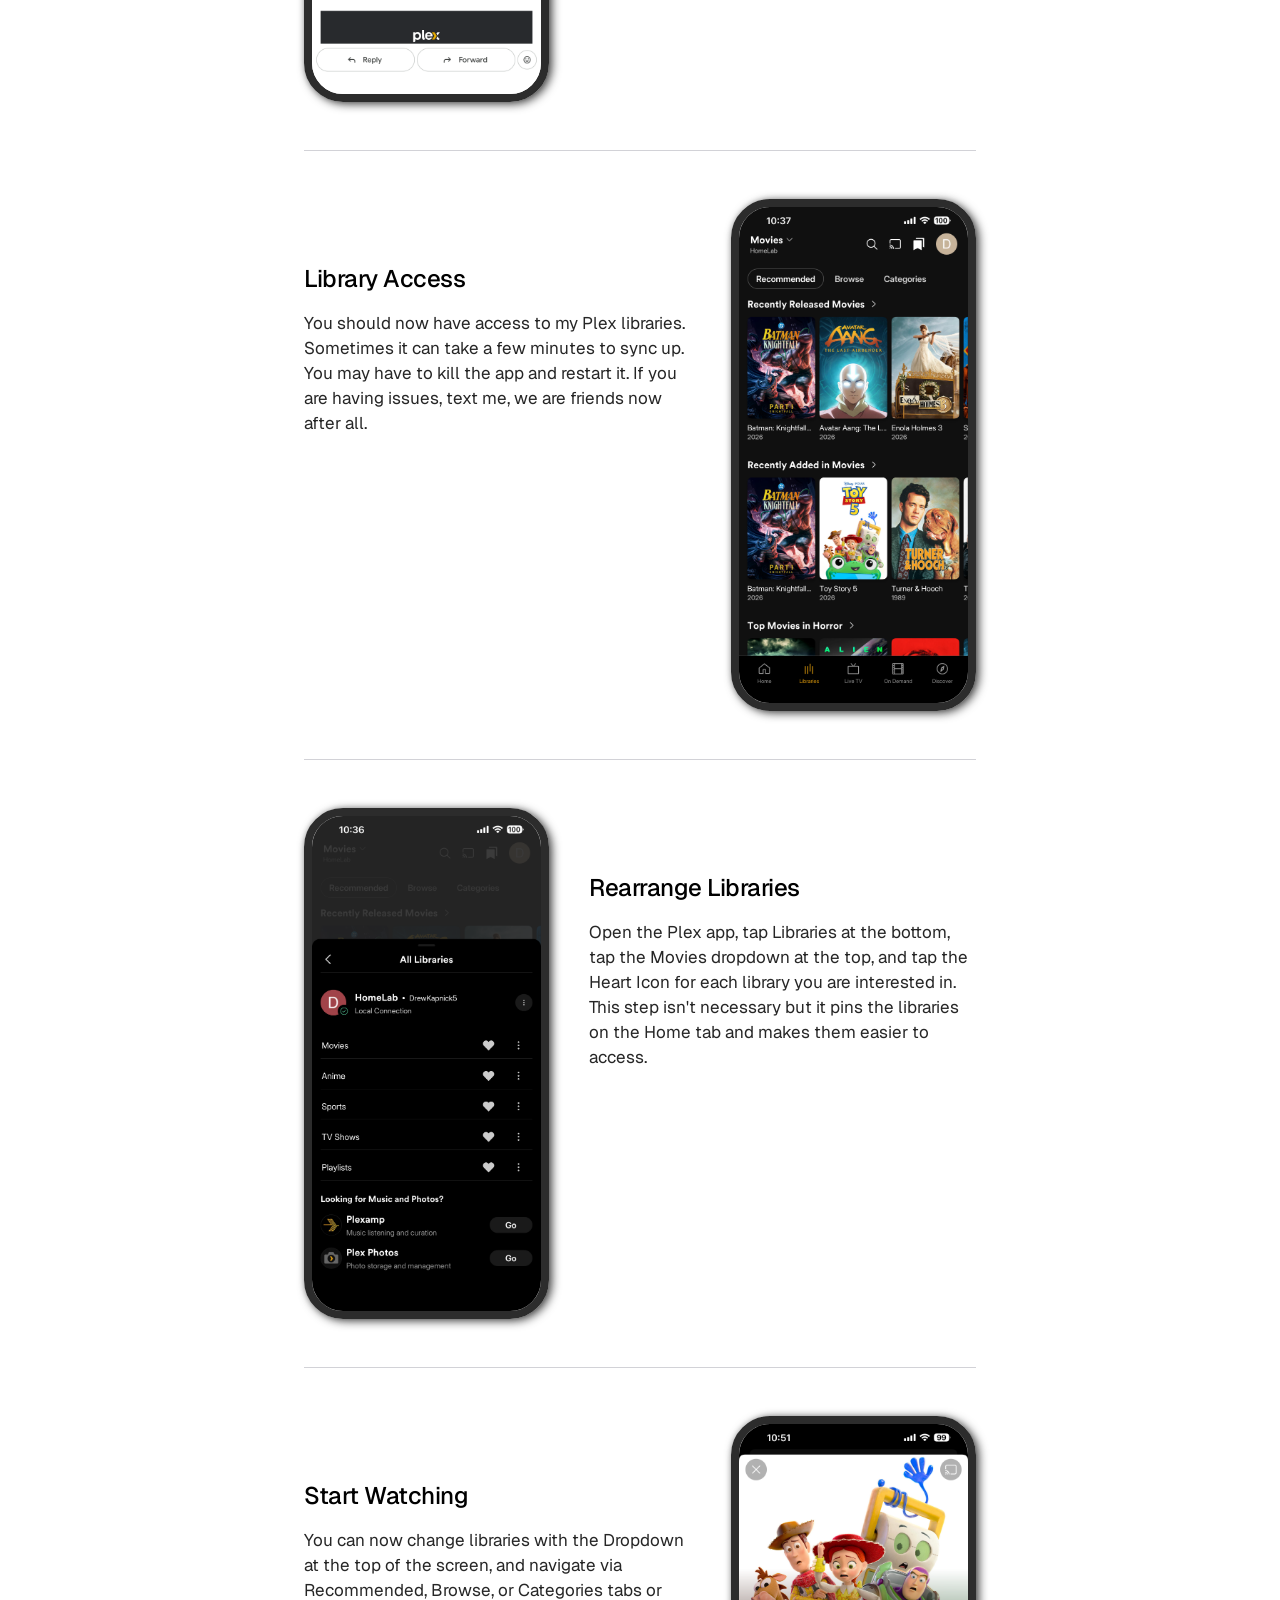
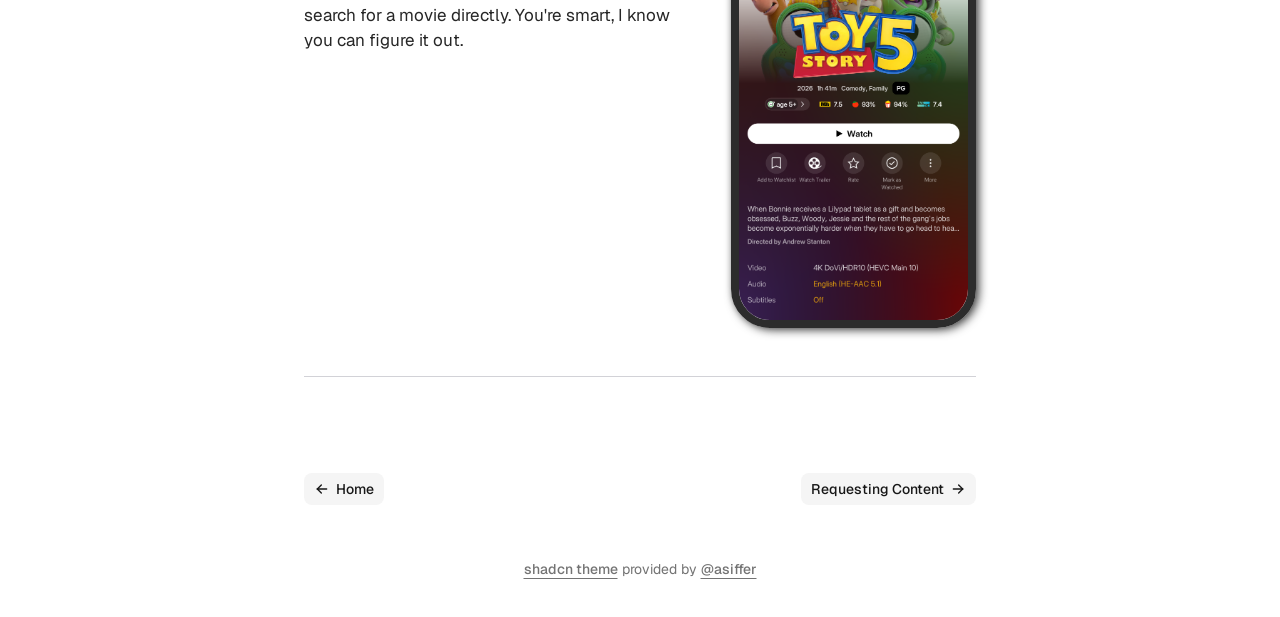
==== commit c00a3b41: "Deployed ebb0137 with MkDocs version: 1.6.1" ====
--- a/plex/iphone-setup/index.html
+++ b/plex/iphone-setup/index.html
@@ -18,7 +18,7 @@
     
 
 
-<title>Getting Access (iPhone)</title>
+<title>Plex Setup</title>
 
 
 
@@ -33,7 +33,7 @@
 
 <!-- Open Graph (Facebook, LinkedIn) -->
 
-<meta property="og:title" content="Getting Access (iPhone)">
+<meta property="og:title" content="Plex Setup">
 
 
 
@@ -48,7 +48,7 @@
 
 <!-- Twitter Card -->
 
-<meta name="twitter:title" content="Getting Access (iPhone)">
+<meta name="twitter:title" content="Plex Setup">
 
 
 
@@ -72,6 +72,7 @@
             --theme-accent: oklch(62.3% 0.214 259.815);
         }
     </style>
+    <link href="../../assets/css/phone-mockup.css" rel="stylesheet" />
 
     
 
@@ -307,7 +308,7 @@
         class="peer/menu-button flex items-center gap-2 rounded-md p-2 text-left ring-sidebar-ring outline-hidden transition-[width,height,padding] group-has-data-[sidebar=menu-action]/menu-item:pr-8 group-data-[collapsible=icon]:size-8! group-data-[collapsible=icon]:p-2! focus-visible:ring-2 active:bg-sidebar-accent active:text-sidebar-accent-foreground disabled:pointer-events-none disabled:opacity-50 aria-disabled:pointer-events-none aria-disabled:opacity-50 data-[active=true]:font-medium data-[active=true]:text-sidebar-accent-foreground data-[state=open]:hover:bg-sidebar-accent data-[state=open]:hover:text-sidebar-accent-foreground [&>span:last-child]:truncate [&>svg]:size-4 [&>svg]:shrink-0 hover:bg-sidebar-accent hover:text-sidebar-accent-foreground relative h-[30px] w-fit overflow-visible border border-transparent text-[0.8rem] font-medium after:absolute after:inset-x-0 after:-inset-y-1 after:z-0 after:rounded-md data-[active=true]:border-accent data-[active=true]:bg-accent 3xl:fixed:w-full 3xl:fixed:max-w-48">
 
         
-        Getting Access (iPhone)
+        Plex Setup
         
 
         
@@ -364,7 +365,7 @@
     <div class="flex flex-col gap-2">
       <div id="page-header" class="flex items-start justify-between">
         <h1 class="scroll-m-20 text-4xl font-semibold tracking-tight sm:text-3xl xl:text-4xl">
-          Getting Access (iPhone)
+          Plex Setup
         </h1>
 
         <div class="flex items-center gap-2 pt-1.5">
@@ -420,26 +421,97 @@
     </div>
   </div>
   <div class="typography w-full flex-1 *:data-[slot=alert]:first:mt-0">
-    <p>Follow along below to get set up on your iPhone. If you'd rather just watch, check out the video walkthrough.</p>
-<div class="phone-mockup">
-  <video src="../assets/videos/plex-iphone-setup.mp4" controls playsinline muted></video>
-</div>
-<p class="phone-mockup-caption">Tap to play — swipe/scrub like a normal video</p>
-
-<h2 id="steps">Steps</h2>
-<ol>
-<li>Download Plex from the App Store: <a href="https://apps.apple.com/us/app/plex-find-movies-and-tv-shows/id383457673">Plex</a></li>
-<li>Open the app and sign up. Using a Google account is typically the easiest.</li>
-<li>Send me a text with the email used during signup and I will give you access to the Server. Unfortunately this is the only way to do this otherwise I'd just paste a sign up URL here.</li>
-<li>You should then recieve two emails:<ol>
-<li>One email stating you have been invited to share some media in Plex. Click the "I accept the invitation" link at the bottom and sign in with your Plex account (same email you used for signup)</li>
-<li>Second email stating DrewKapnick5 (my Plex account) wants to be friends. Accept that too. I promise it is necessary or maybe I am just desparate for friends.</li>
-</ol>
-</li>
-<li>You should now have access to my Plex libraries. Sometimes it can take a few minutes to sync up. You may have to kill the app and restart it. If you are having issues, text me, we are friends now after all.</li>
-<li>Open the Plex app, tap Libraries at the bottom, tap the Movies dropdown at the top, and tap the Heart Icon for each library you are interested in. This step isn't necessary but it pins the libraries on the Home tab and makes them easier to access.</li>
-<li>You can now change libraries with the Dropdown at the top of the screen, and navigate via Recommended, Browse, or Categories tabs or search for a movie directly. You're smart, I know you can figure it out.</li>
-</ol>
+    <p class="guide-intro">
+Plex is the primary way to access the Movies and TV Shows I have on my server. This will be a short tutorial on how to gain access and set it up on an iPhone, however, Plex is available on almost any device and the setup is very similar. Once you properly setup access to my server, all you have to do is sign in to your Plex account on any additional devices.
+</p>
+
+<!-- Section 1 -->
+<div class="step-section">
+  <figure>
+    <img src="/assets/images/plex-app-store.png" alt="Downloading the Plex app on the App Store">
+  </figure>
+  <div class="step-text">
+    <h2>Download Plex</h2>
+    <p>Download Plex from the App Store: <a href="https://apps.apple.com/us/app/plex-find-movies-and-tv-shows/id383457673">Plex</a></p>
+  </div>
+</div>
+
+<!-- Section 2 -->
+<div class="step-section reverse">
+  <figure>
+    <img src="/assets/images/plex-signup.png" alt="Signing up for a Plex account">
+  </figure>
+  <div class="step-text">
+    <h2>Create an Account</h2>
+    <p>Open the app and sign up. Using a Google account is typically the easiest.</p>
+  </div>
+</div>
+
+<!-- Section 3 -->
+<div class="step-section">
+  <figure>
+    <img src="/assets/images/plex-text.png" alt="Downloading the Plex app on the App Store">
+  </figure>
+  <div class="step-text">
+    <h2>Request an Invite</h2>
+    <p>Send me a text with the email used during signup and I will give you access to the Server. Unfortunately this is the only way to do this otherwise I'd just paste a sign up URL here. You should then receive two emails</p>
+  </div>
+</div>
+
+<!-- Section 4 -->
+<div class="step-section reverse">
+  <figure>
+    <img src="/assets/images/plex-invite.png" alt="Signing up for a Plex account">
+  </figure>
+  <div class="step-text">
+    <h2>Accept the Invitation</h2>
+    <p>The first email will state you have been invited to share some media in Plex. Click the "I accept the invitation" link at the bottom and sign in with your Plex account (same email you used for signup).</p>
+  </div>
+</div>
+
+<!-- Section 5 -->
+<div class="step-section">
+  <figure>
+    <img src="/assets/images/plex-friend-request.png" alt="Downloading the Plex app on the App Store">
+  </figure>
+  <div class="step-text">
+    <h2>Plz be my Friend</h2>
+    <p>The second email states DrewKapnick5 (my Plex account) wants to be friends. Accept that too. I promise it is necessary... or maybe I am just desparate for friends.</p>
+  </div>
+</div>
+
+<!-- Section 6 -->
+<div class="step-section reverse">
+  <figure>
+    <img src="/assets/images/plex-libraries.png" alt="Signing up for a Plex account">
+  </figure>
+  <div class="step-text">
+    <h2>Library Access</h2>
+    <p>You should now have access to my Plex libraries. Sometimes it can take a few minutes to sync up. You may have to kill the app and restart it. If you are having issues, text me, we are friends now after all.</p>
+  </div>
+</div>
+
+<!-- Section 7 -->
+<div class="step-section">
+  <figure>
+    <img src="/assets/images/plex-favorites.png" alt="Downloading the Plex app on the App Store">
+  </figure>
+  <div class="step-text">
+    <h2>Rearrange Libraries</h2>
+    <p>Open the Plex app, tap Libraries at the bottom, tap the Movies dropdown at the top, and tap the Heart Icon for each library you are interested in. This step isn't necessary but it pins the libraries on the Home tab and makes them easier to access.</p>
+  </div>
+</div>
+
+<!-- Section 8 -->
+<div class="step-section reverse">
+  <figure>
+    <img src="/assets/images/plex-watch.png" alt="Signing up for a Plex account">
+  </figure>
+  <div class="step-text">
+    <h2>Start Watching</h2>
+    <p>You can now change libraries with the Dropdown at the top of the screen, and navigate via Recommended, Browse, or Categories tabs or search for a movie directly. You're smart, I know you can figure it out.</p>
+  </div>
+</div>
   </div>
   
   <script>
@@ -518,7 +590,7 @@
                         
                         <a class="text-2xl font-medium" href="./">
                             
-                            Getting Access (iPhone)
+                            Plex Setup
                             
                         </a>
                         
@@ -547,12 +619,6 @@
                                 <div id="toc" view-transition-name="toc" class="no-scrollbar overflow-y-auto px-8">
     <div class="flex flex-col gap-2 p-4 pt-0 text-sm">
         <p class="text-muted-foreground bg-background sticky top-0 h-6 text-xs">On This Page</p>
-        
-        
-        
-        
-        
-        
         
 
     </div>
--- a/assets/css/phone-mockup.css
+++ b/assets/css/phone-mockup.css
@@ -0,0 +1,63 @@
+.guide-intro {
+  font-size: 17px;
+  line-height: 1.47059;
+  margin-bottom: 3rem;
+}
+
+.step-section {
+  display: flex;
+  flex-direction: column;
+  gap: 2.5rem;
+  align-items: flex-start;
+  margin-bottom: 3rem;
+  padding-bottom: 3rem;
+  border-bottom: 1px solid #d2d2d7;
+}
+
+.step-section.reverse {
+  flex-direction: column;
+}
+
+.step-section figure {
+  width: 245px;
+  flex-shrink: 0;
+  margin: 0 auto;
+}
+
+.step-section figure img {
+  width: 100%;
+  height: auto;
+  display: block;
+  border-radius: 39px;
+  border: 8px solid #2c2c2c;
+  box-shadow:
+    rgba(0, 0, 0, 0.72) 3px 2px 10px,
+    rgba(0, 0, 0, 0.145) 0px 0px 5px;
+}
+
+.step-section .step-text h2 {
+  font-size: 24px;
+  font-weight: 500;
+  letter-spacing: -0.02em;
+  color: #000;
+  margin-top: 4rem;
+  margin-bottom: 1rem;
+}
+
+.step-section .step-text p {
+  font-size: 17px;
+  line-height: 1.47059;
+  margin: 0;
+}
+
+@media (min-width: 768px) {
+  .step-section {
+    flex-direction: row;
+  }
+  .step-section.reverse {
+    flex-direction: row-reverse;
+  }
+  .step-section figure {
+    margin: 0;
+  }
+}
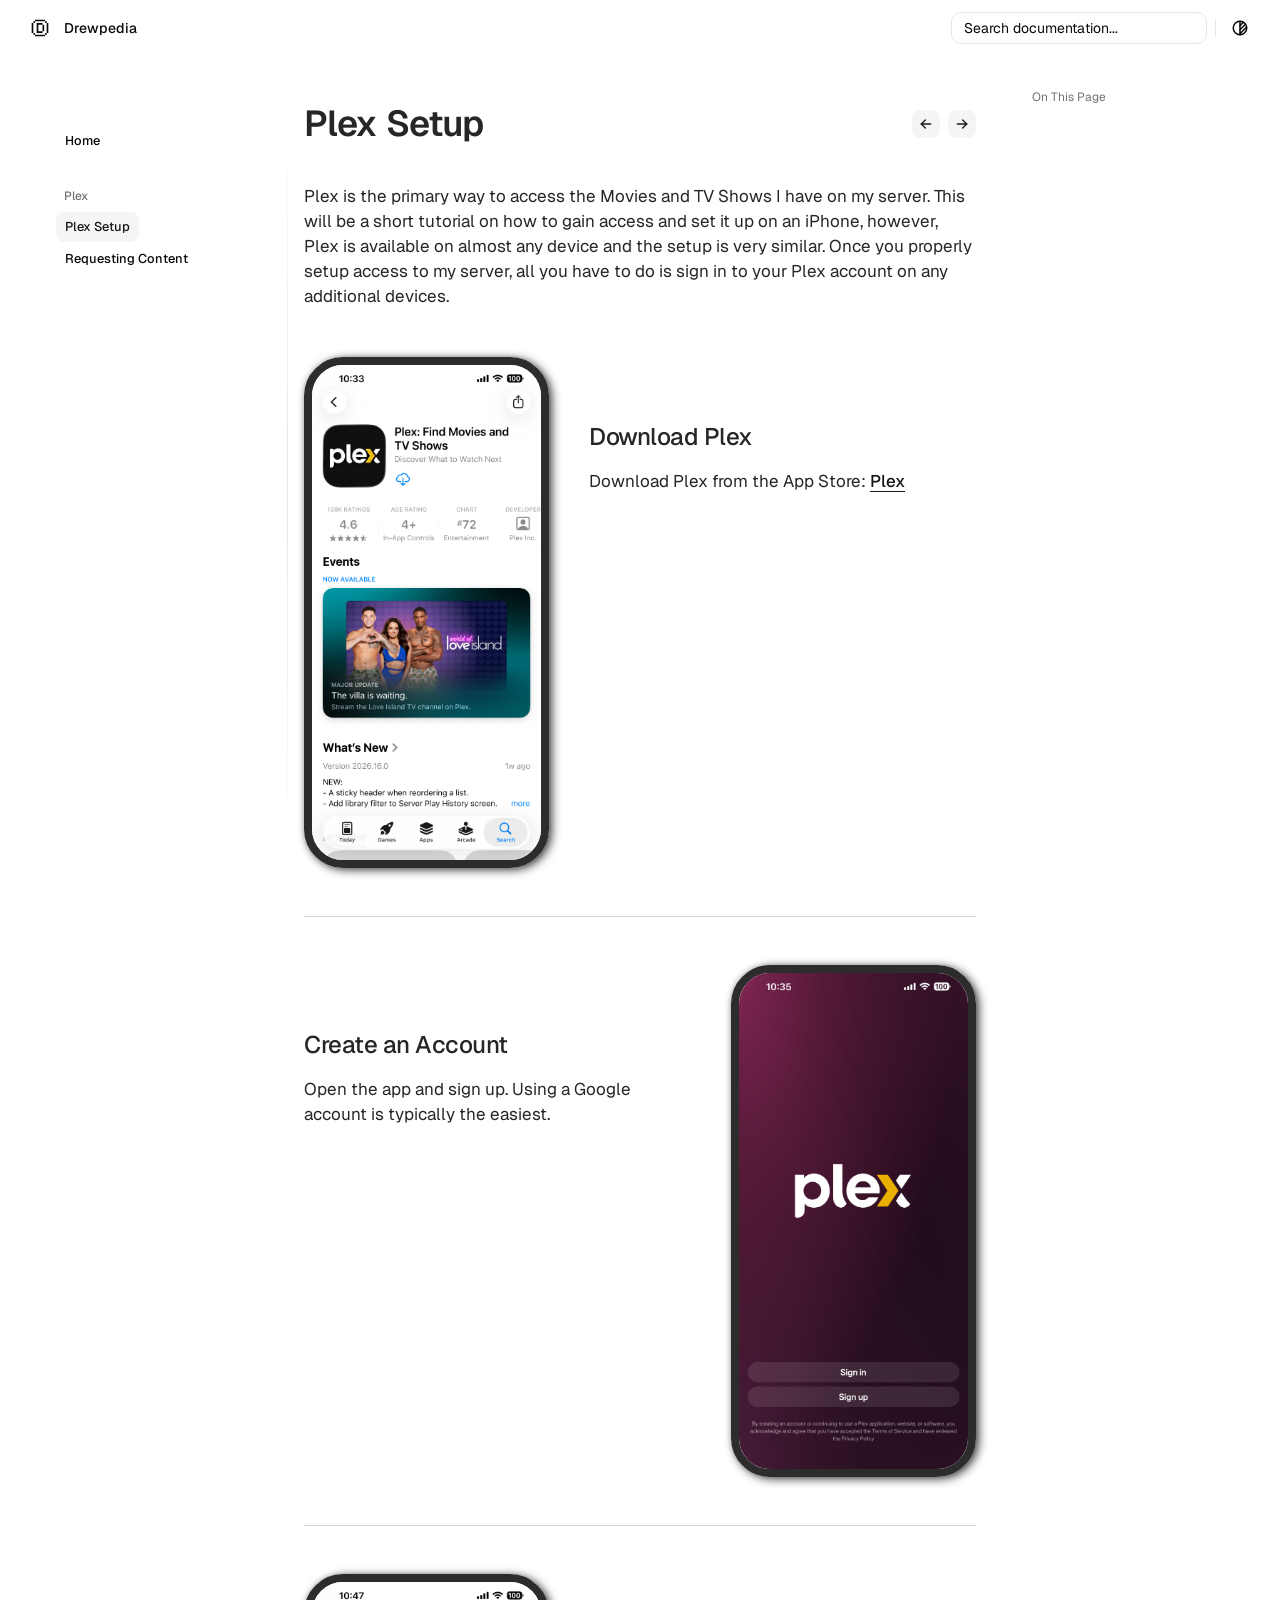
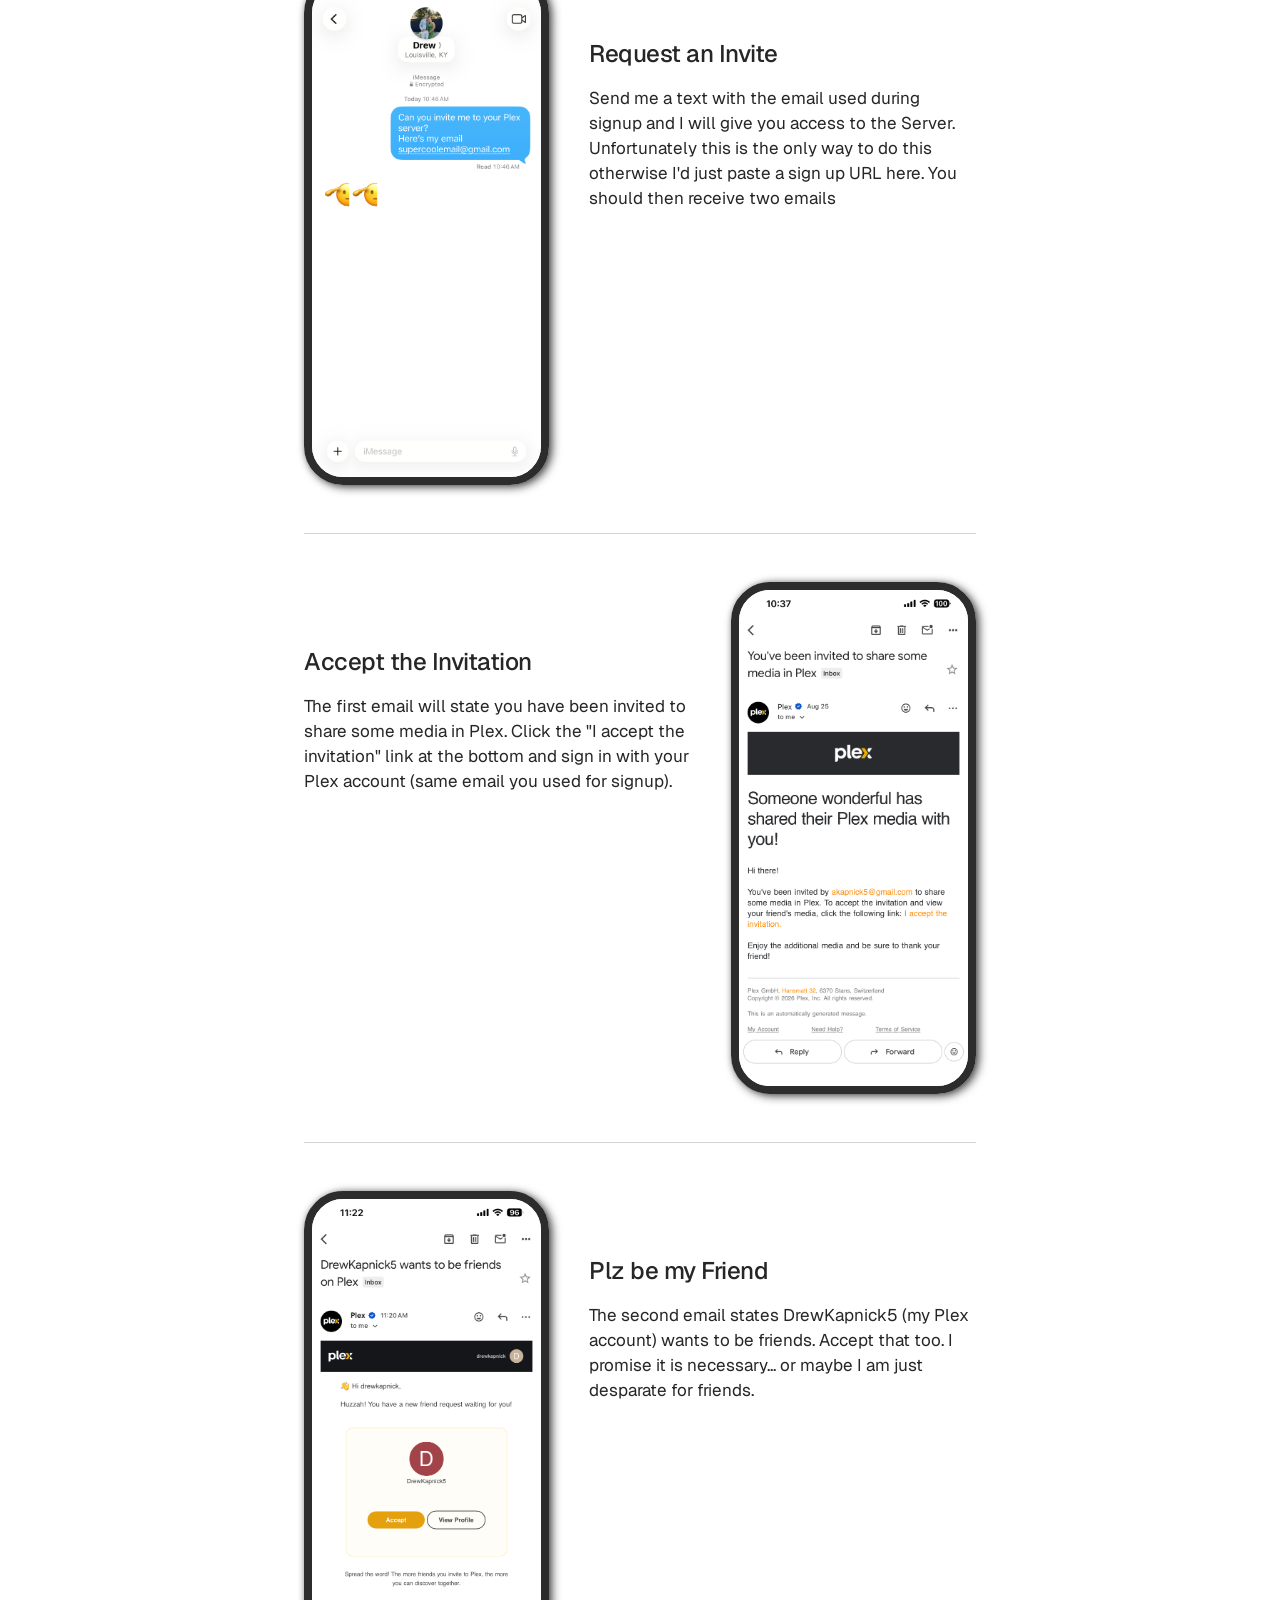
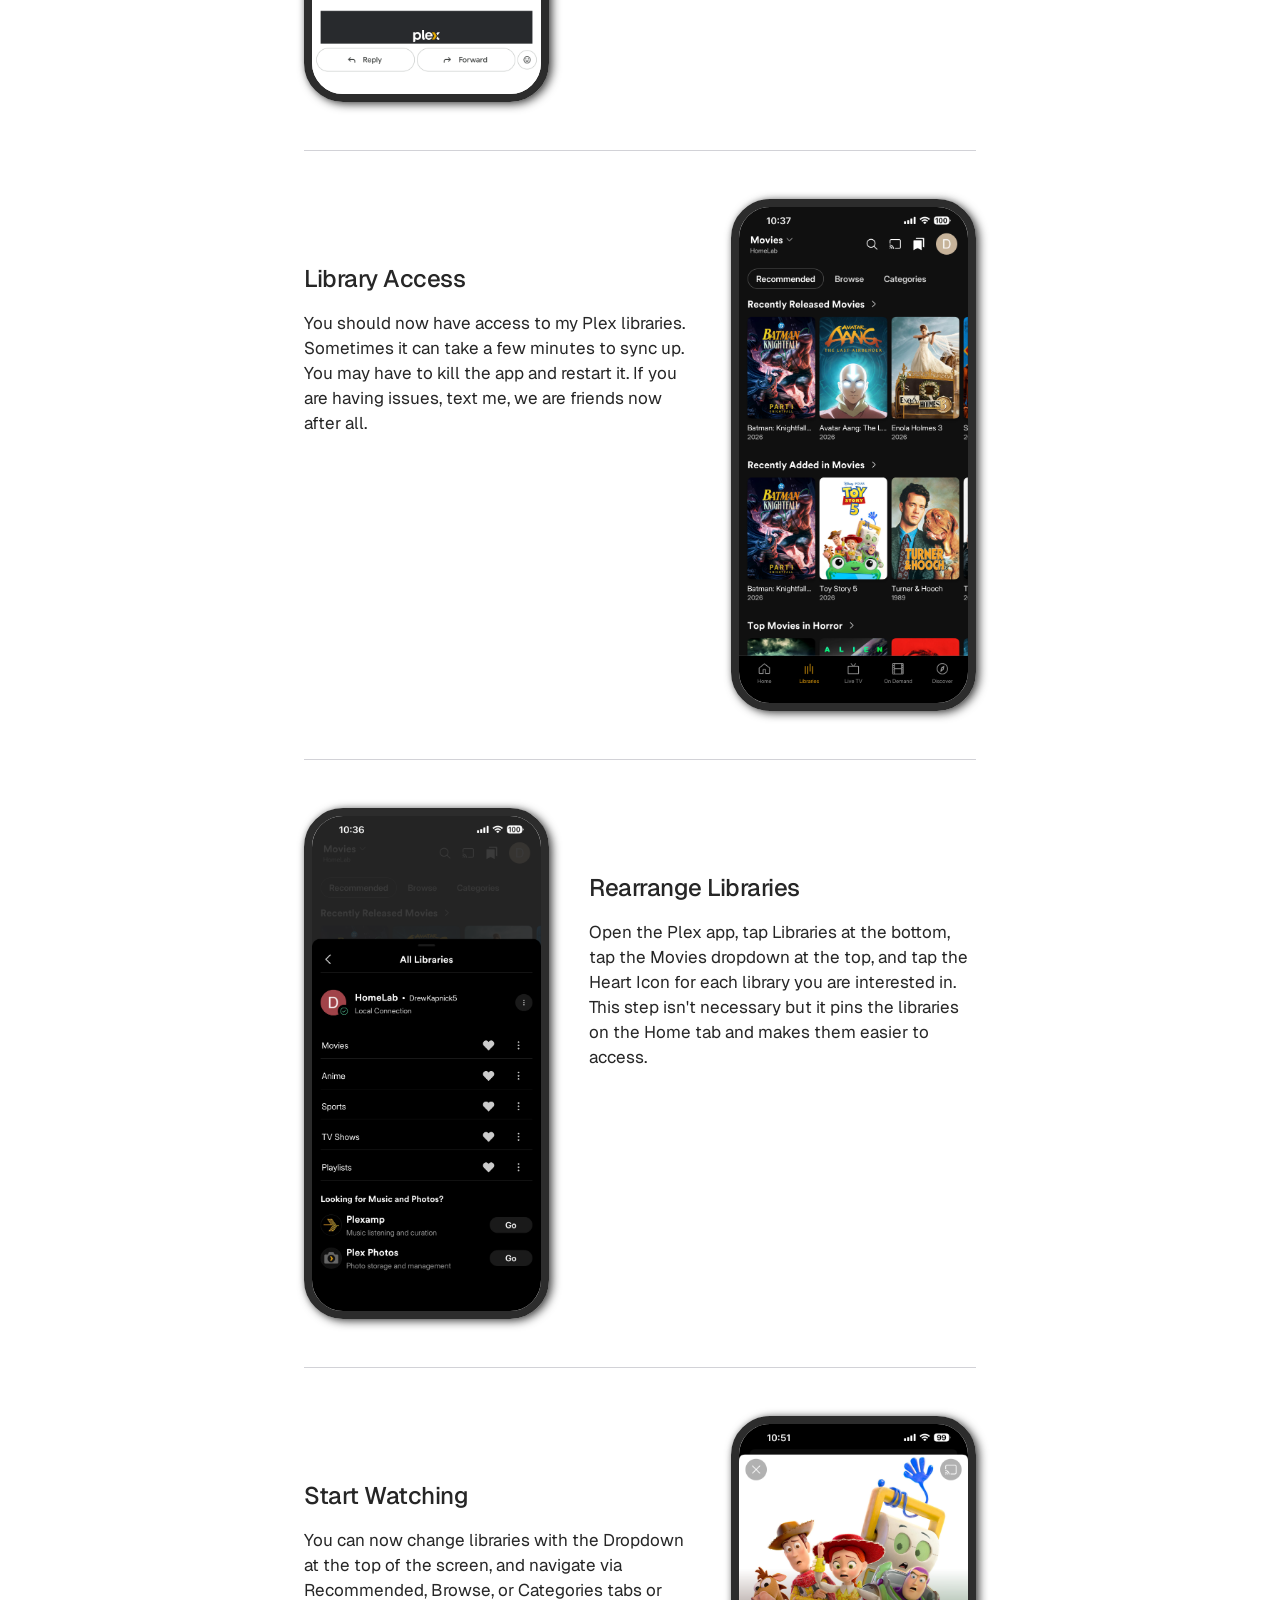
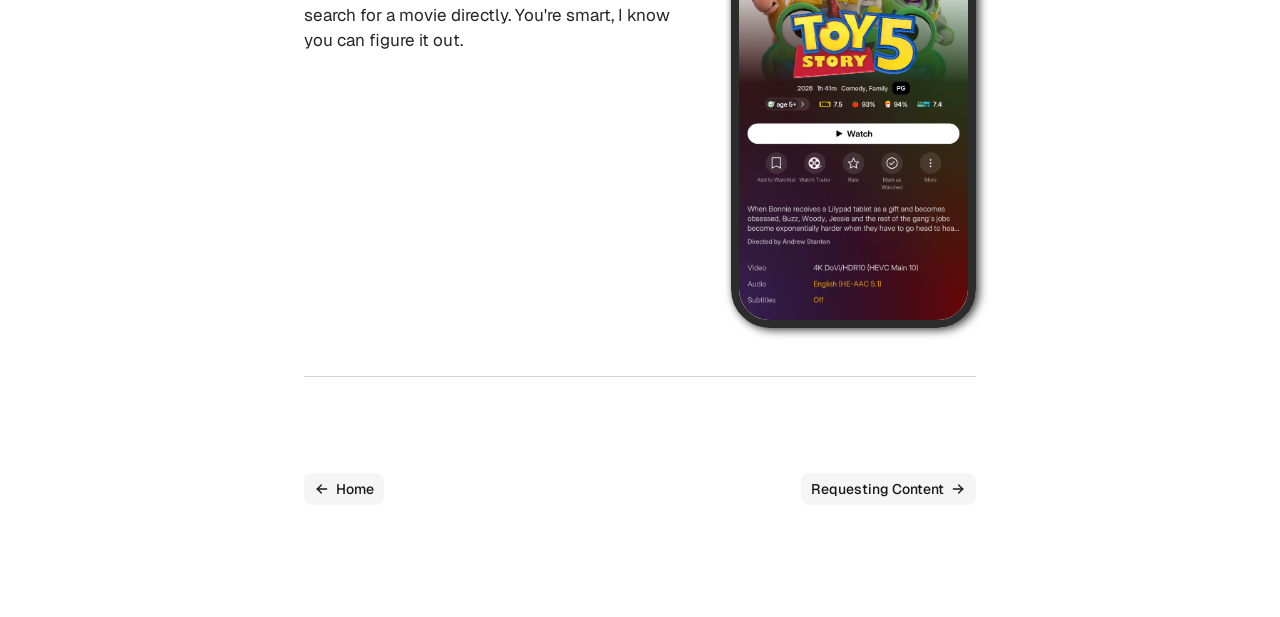
==== commit 21ac431a: "Deployed 2bd40eb with MkDocs version: 1.6.1" ====
--- a/plex/iphone-setup/index.html
+++ b/plex/iphone-setup/index.html
@@ -60,7 +60,7 @@
 
 
     
-    <link href="../../img/favicon.ico" rel="icon" />
+    <link href="pixelarticons:letter-d-circle" rel="icon" />
 
     <link href="../../css/base.css" rel="stylesheet" />
     <link href="../../css/geist.css" rel="stylesheet" />
@@ -140,14 +140,7 @@
                 <span class="size-8 flex flex-row justify-center items-center">
                     
 
-<svg xmlns="http://www.w3.org/2000/svg" viewBox="0 0 256 256"
-    class="size-5">
-    <rect width="256" height="256" fill="none"></rect>
-    <line x1="208" y1="128" x2="128" y2="208" fill="none" stroke="currentColor" stroke-linecap="round"
-        stroke-linejoin="round" stroke-width="32"></line>
-    <line x1="192" y1="40" x2="40" y2="192" fill="none" stroke="currentColor" stroke-linecap="round"
-        stroke-linejoin="round" stroke-width="32"></line>
-</svg>
+<svg xmlns="http://www.w3.org/2000/svg" width="20px" height="20px" viewBox="0 0 24 24"><path fill="currentColor" d="M18 22H6v-2h12zM6 20H4v-2h2zm14 0h-2v-2h2zM4 18H2V6h2zM15 8h-5v8h5v2H8V6h7zm7 10h-2V6h2zm-5-2h-2V8h2zM6 6H4V4h2zm14 0h-2V4h2zm-2-2H6V2h12z"/></svg>
 
 
                 </span>
@@ -370,19 +363,6 @@
 
         <div class="flex items-center gap-2 pt-1.5">
           
-          <button
-    onclick="fetch(`../..`).then((r) => r.text()).then((text) => navigator.clipboard.write([new ClipboardItem({ 'text/plain': text })]))"
-    data-slot="button" class="secondary cursor-pointer">
-    <svg xmlns="http://www.w3.org/2000/svg" width="24" height="24" viewBox="0 0 24 24" fill="none" stroke="currentColor"
-        stroke-width="2" stroke-linecap="round" stroke-linejoin="round" class="tabler-icon tabler-icon-copy ">
-        <path
-            d="M7 7m0 2.667a2.667 2.667 0 0 1 2.667 -2.667h8.666a2.667 2.667 0 0 1 2.667 2.667v8.666a2.667 2.667 0 0 1 -2.667 2.667h-8.666a2.667 2.667 0 0 1 -2.667 -2.667z">
-        </path>
-        <path d="M4.012 16.737a2.005 2.005 0 0 1 -1.012 -1.737v-10c0 -1.1 .9 -2 2 -2h10c.75 0 1.158 .385 1.5 1"></path>
-    </svg>
-    <span class="max-md:hidden">Copy Page</span>
-</button>
-          
           
           <a data-slot="button" id="previous-button"
             class="inline-flex items-center justify-center gap-2 whitespace-nowrap rounded-md text-sm font-medium transition-all disabled:pointer-events-none disabled:opacity-50 [&amp;_svg]:pointer-events-none [&amp;_svg:not([class*='size-'])]:size-4 shrink-0 [&amp;_svg]:shrink-0 outline-none focus-visible:border-ring focus-visible:ring-ring/50 focus-visible:ring-[3px] aria-invalid:ring-destructive/20 dark:aria-invalid:ring-destructive/40 aria-invalid:border-destructive bg-secondary text-secondary-foreground hover:bg-secondary/80 extend-touch-target size-8 shadow-none md:size-7"
--- a/assets/css/phone-mockup.css
+++ b/assets/css/phone-mockup.css
@@ -2,6 +2,19 @@
   font-size: 17px;
   line-height: 1.47059;
   margin-bottom: 3rem;
+}
+
+#setup-steps {
+  font-size: 2.2rem;
+}
+#request-steps {
+  font-size: 2.2rem;
+}
+#reporting-an-issue {
+  font-size: 2.2rem;
+}
+#other-things-to-note {
+  font-size: 2.2rem;
 }
 
 .step-section {
@@ -39,7 +52,6 @@
   font-size: 24px;
   font-weight: 500;
   letter-spacing: -0.02em;
-  color: #000;
   margin-top: 4rem;
   margin-bottom: 1rem;
 }
@@ -61,3 +73,7 @@
     margin: 0;
   }
 }
+
+.leading-loose {
+  display: none !important;
+}
